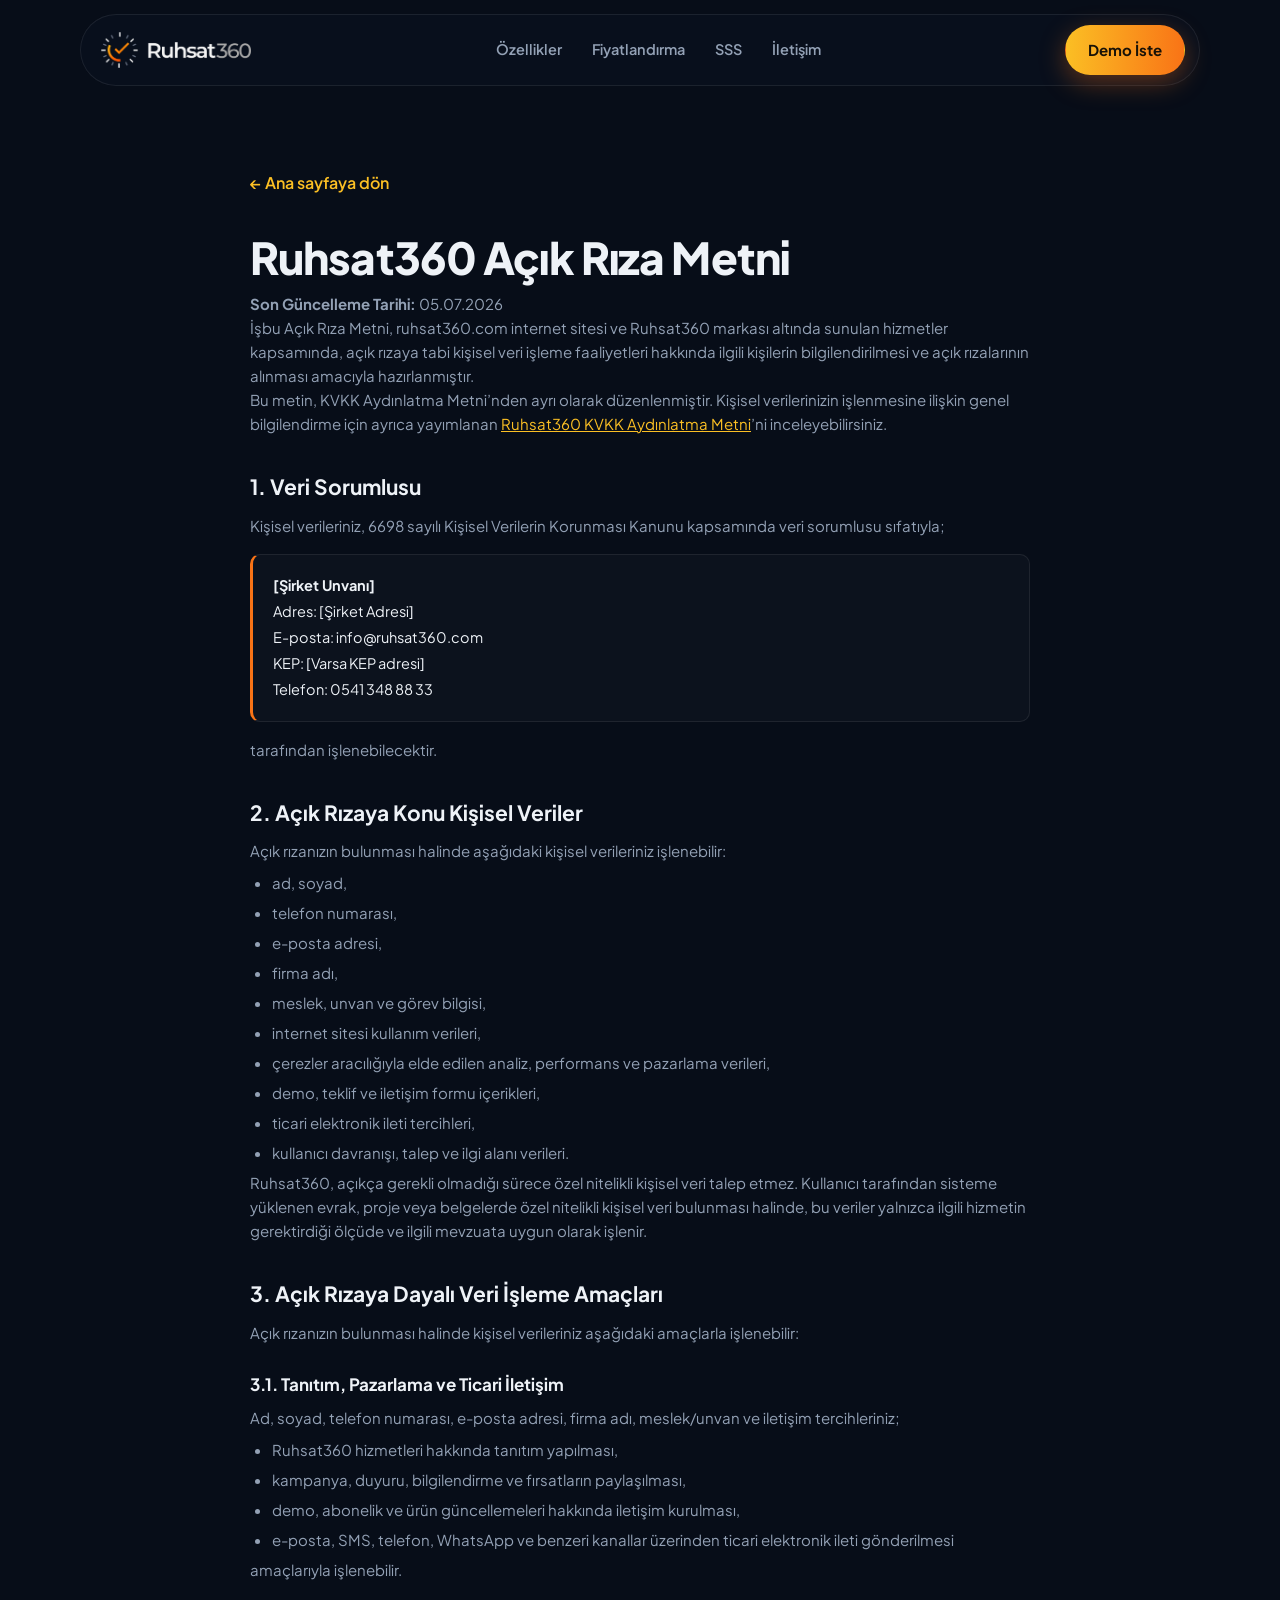
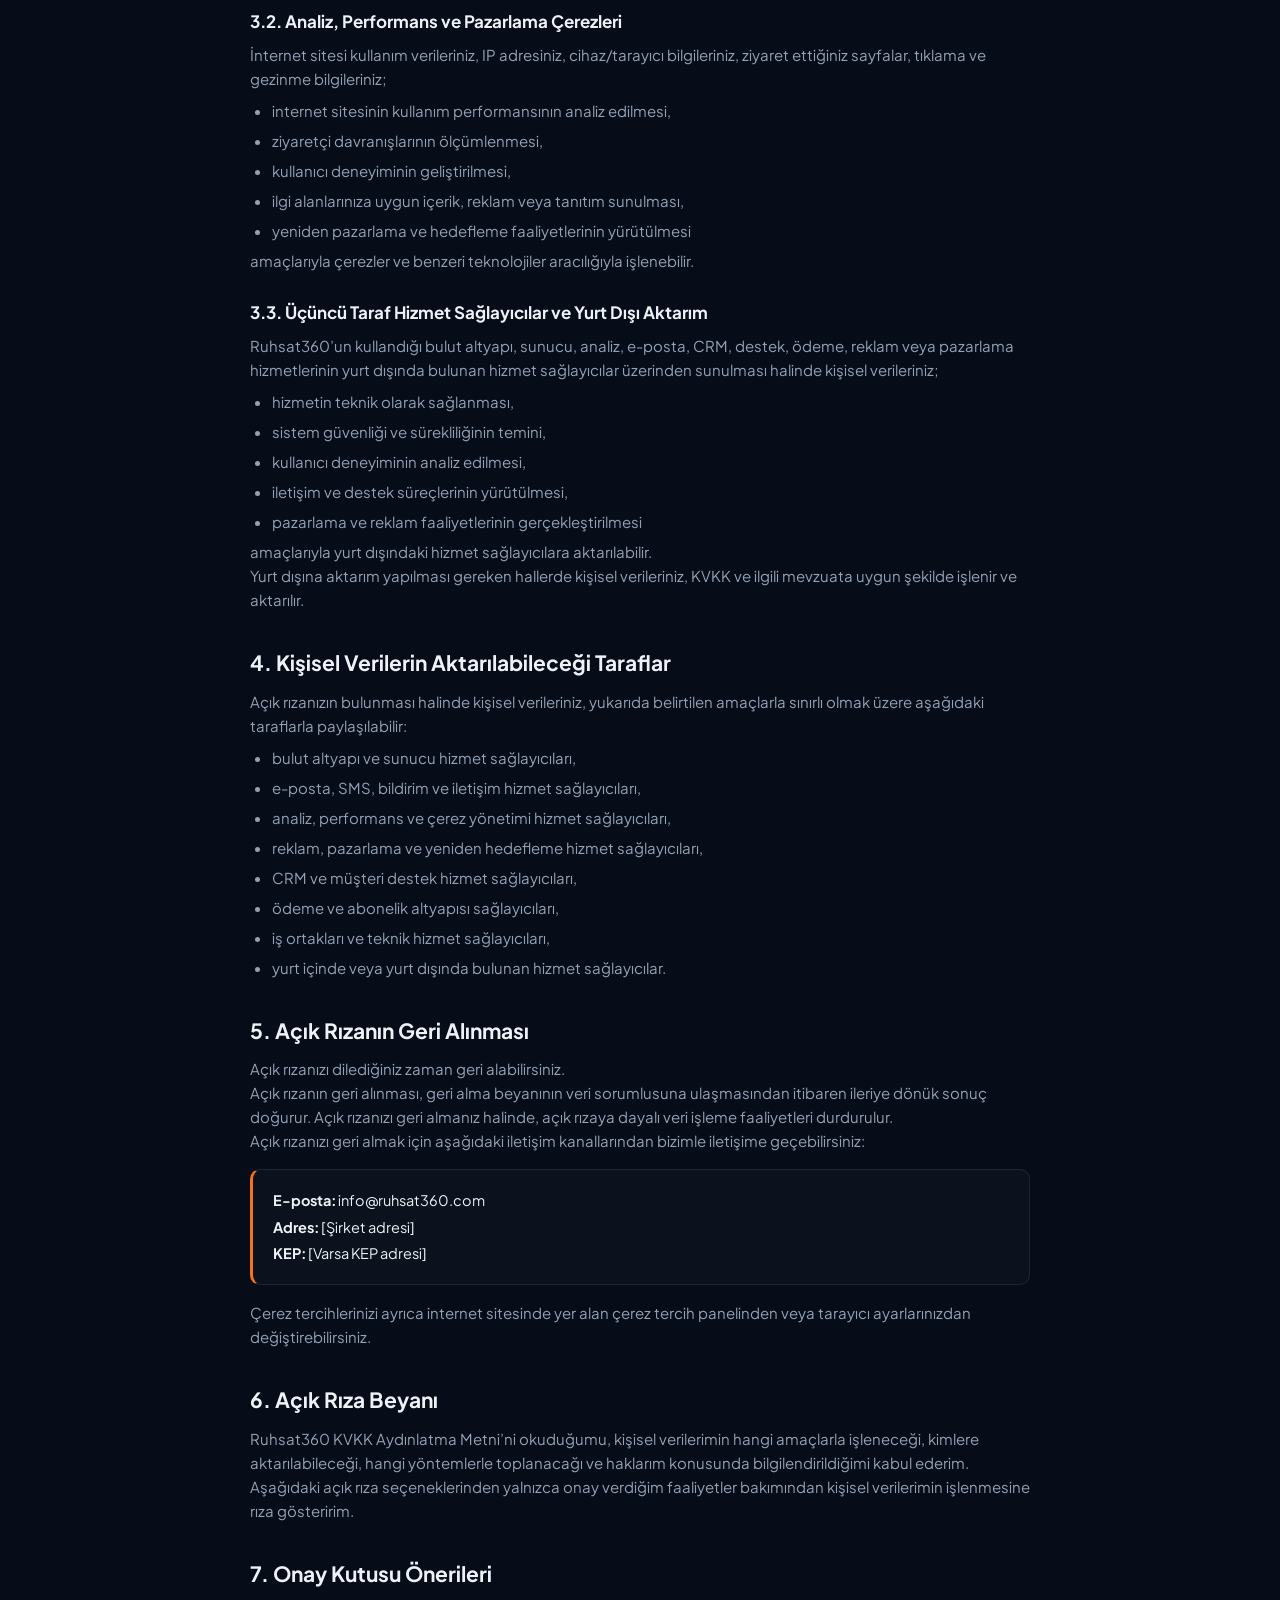
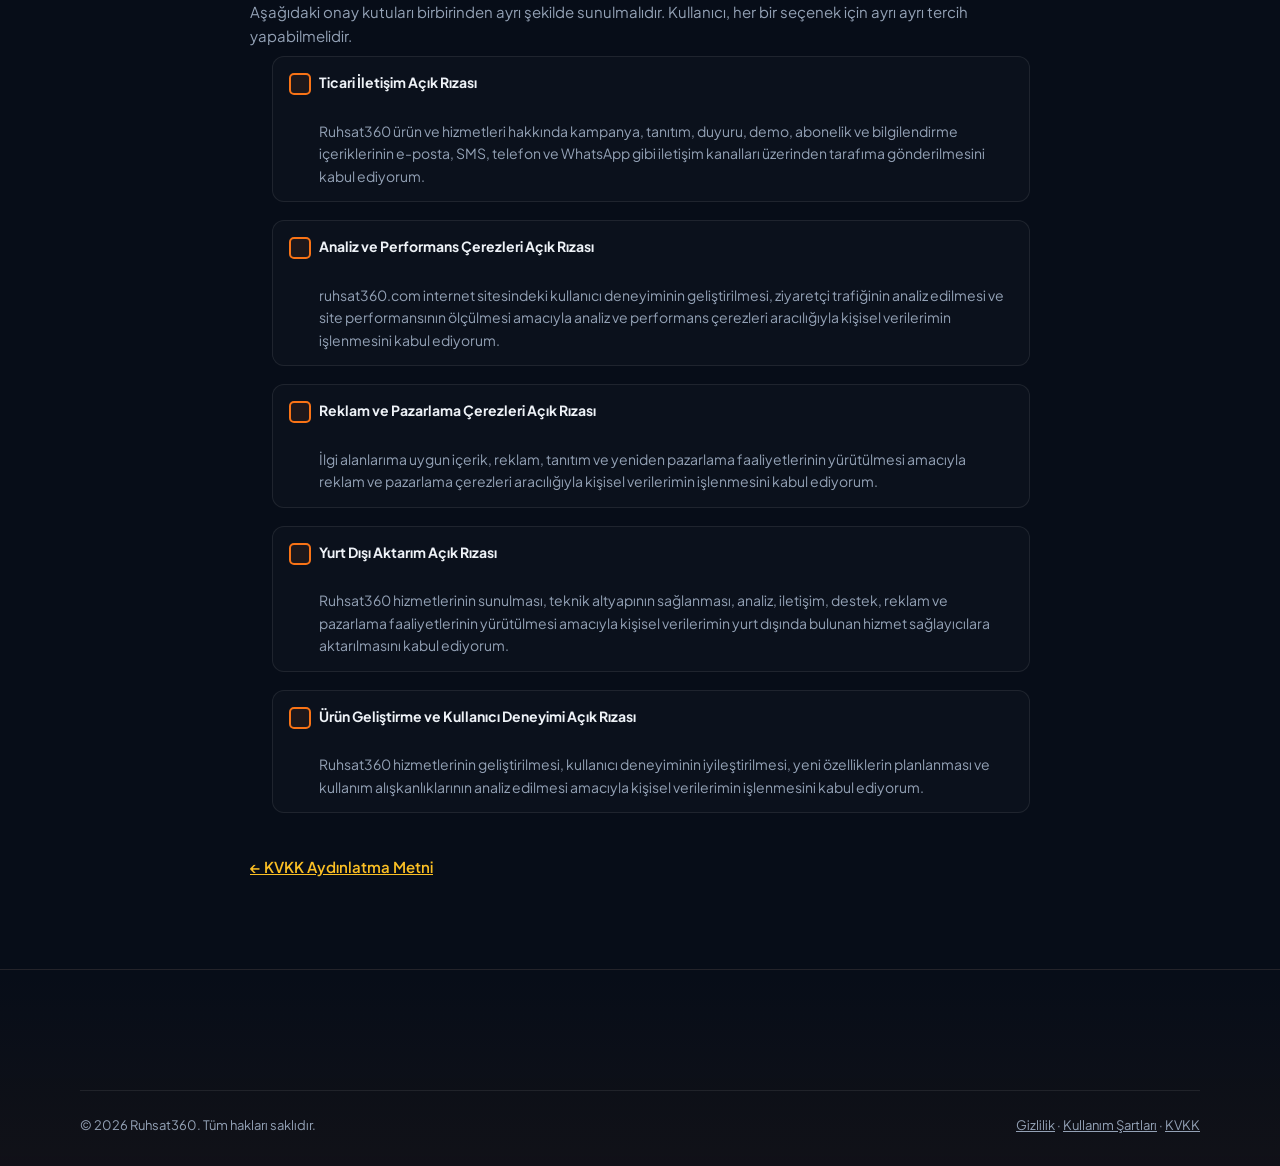
==== acik-riza.html @ 8eff5c6d "Fiyatları güncelle + KVKK Aydınlatma ve Açık Rıza sayfalarını ekle - Fiyatlandırma: yıllık planlar (" ====
<!DOCTYPE html>
<html lang="tr">
<head>
  <meta charset="UTF-8">
  <meta name="viewport" content="width=device-width, initial-scale=1.0">
  <title>Açık Rıza Metni — Ruhsat360</title>
  <meta name="description" content="Ruhsat360 Açık Rıza Metni: açık rızaya tabi kişisel veri işleme faaliyetleri ve onay tercihleri hakkında bilgilendirme.">
  <meta name="robots" content="index,follow">
  <link rel="icon" type="image/png" sizes="64x64" href="assets/favicon-64.png">
  <link rel="apple-touch-icon" href="assets/apple-touch-icon.png">
  <link rel="preconnect" href="https://fonts.googleapis.com">
  <link rel="preconnect" href="https://fonts.gstatic.com" crossorigin>
  <link href="https://fonts.googleapis.com/css2?family=Plus+Jakarta+Sans:wght@400;500;600;700;800&display=swap" rel="stylesheet">
  <link rel="stylesheet" href="css/style.css">
</head>
<body>
  <header class="site-header" id="site-header">
    <div class="nav-pill">
      <a href="index.html" class="nav-logo" aria-label="Ruhsat360 Ana Sayfa">
        <img src="assets/logo-transparent.png" alt="Ruhsat360" width="150" height="50">
      </a>
      <nav class="nav-links" id="nav-links" aria-label="Ana menü">
        <a href="index.html#ozellikler">Özellikler</a>
        <a href="index.html#fiyatlandirma">Fiyatlandırma</a>
        <a href="index.html#sss">SSS</a>
        <a href="index.html#iletisim">İletişim</a>
      </nav>
      <a href="index.html#iletisim" class="btn btn-primary nav-cta">Demo İste</a>
      <button class="nav-toggle" id="nav-toggle" aria-label="Menüyü aç/kapat" aria-expanded="false">
        <span></span><span></span><span></span>
      </button>
    </div>
  </header>

  <main class="legal-page">
    <div class="container narrow">
      <a class="back" href="index.html">← Ana sayfaya dön</a>
      <h1>Ruhsat360 Açık Rıza Metni</h1>
      <p><strong>Son Güncelleme Tarihi:</strong> 05.07.2026</p>

      <p>İşbu Açık Rıza Metni, ruhsat360.com internet sitesi ve Ruhsat360 markası altında sunulan hizmetler kapsamında, açık rızaya tabi kişisel veri işleme faaliyetleri hakkında ilgili kişilerin bilgilendirilmesi ve açık rızalarının alınması amacıyla hazırlanmıştır.</p>
      <p>Bu metin, KVKK Aydınlatma Metni’nden ayrı olarak düzenlenmiştir. Kişisel verilerinizin işlenmesine ilişkin genel bilgilendirme için ayrıca yayımlanan <a href="kvkk.html" style="color:var(--amber)">Ruhsat360 KVKK Aydınlatma Metni</a>’ni inceleyebilirsiniz.</p>

      <h2>1. Veri Sorumlusu</h2>
      <p>Kişisel verileriniz, 6698 sayılı Kişisel Verilerin Korunması Kanunu kapsamında veri sorumlusu sıfatıyla;</p>
      <div class="legal-box">
        <p><strong>[Şirket Unvanı]</strong></p>
        <p>Adres: [Şirket Adresi]</p>
        <p>E-posta: info@ruhsat360.com</p>
        <p>KEP: [Varsa KEP adresi]</p>
        <p>Telefon: 0541 348 88 33</p>
      </div>
      <p>tarafından işlenebilecektir.</p>

      <h2>2. Açık Rızaya Konu Kişisel Veriler</h2>
      <p>Açık rızanızın bulunması halinde aşağıdaki kişisel verileriniz işlenebilir:</p>
      <ul>
        <li>ad, soyad,</li>
        <li>telefon numarası,</li>
        <li>e-posta adresi,</li>
        <li>firma adı,</li>
        <li>meslek, unvan ve görev bilgisi,</li>
        <li>internet sitesi kullanım verileri,</li>
        <li>çerezler aracılığıyla elde edilen analiz, performans ve pazarlama verileri,</li>
        <li>demo, teklif ve iletişim formu içerikleri,</li>
        <li>ticari elektronik ileti tercihleri,</li>
        <li>kullanıcı davranışı, talep ve ilgi alanı verileri.</li>
      </ul>
      <p>Ruhsat360, açıkça gerekli olmadığı sürece özel nitelikli kişisel veri talep etmez. Kullanıcı tarafından sisteme yüklenen evrak, proje veya belgelerde özel nitelikli kişisel veri bulunması halinde, bu veriler yalnızca ilgili hizmetin gerektirdiği ölçüde ve ilgili mevzuata uygun olarak işlenir.</p>

      <h2>3. Açık Rızaya Dayalı Veri İşleme Amaçları</h2>
      <p>Açık rızanızın bulunması halinde kişisel verileriniz aşağıdaki amaçlarla işlenebilir:</p>

      <h3 class="legal-h3">3.1. Tanıtım, Pazarlama ve Ticari İletişim</h3>
      <p>Ad, soyad, telefon numarası, e-posta adresi, firma adı, meslek/unvan ve iletişim tercihleriniz;</p>
      <ul>
        <li>Ruhsat360 hizmetleri hakkında tanıtım yapılması,</li>
        <li>kampanya, duyuru, bilgilendirme ve fırsatların paylaşılması,</li>
        <li>demo, abonelik ve ürün güncellemeleri hakkında iletişim kurulması,</li>
        <li>e-posta, SMS, telefon, WhatsApp ve benzeri kanallar üzerinden ticari elektronik ileti gönderilmesi</li>
      </ul>
      <p>amaçlarıyla işlenebilir.</p>

      <h3 class="legal-h3">3.2. Analiz, Performans ve Pazarlama Çerezleri</h3>
      <p>İnternet sitesi kullanım verileriniz, IP adresiniz, cihaz/tarayıcı bilgileriniz, ziyaret ettiğiniz sayfalar, tıklama ve gezinme bilgileriniz;</p>
      <ul>
        <li>internet sitesinin kullanım performansının analiz edilmesi,</li>
        <li>ziyaretçi davranışlarının ölçümlenmesi,</li>
        <li>kullanıcı deneyiminin geliştirilmesi,</li>
        <li>ilgi alanlarınıza uygun içerik, reklam veya tanıtım sunulması,</li>
        <li>yeniden pazarlama ve hedefleme faaliyetlerinin yürütülmesi</li>
      </ul>
      <p>amaçlarıyla çerezler ve benzeri teknolojiler aracılığıyla işlenebilir.</p>

      <h3 class="legal-h3">3.3. Üçüncü Taraf Hizmet Sağlayıcılar ve Yurt Dışı Aktarım</h3>
      <p>Ruhsat360’un kullandığı bulut altyapı, sunucu, analiz, e-posta, CRM, destek, ödeme, reklam veya pazarlama hizmetlerinin yurt dışında bulunan hizmet sağlayıcılar üzerinden sunulması halinde kişisel verileriniz;</p>
      <ul>
        <li>hizmetin teknik olarak sağlanması,</li>
        <li>sistem güvenliği ve sürekliliğinin temini,</li>
        <li>kullanıcı deneyiminin analiz edilmesi,</li>
        <li>iletişim ve destek süreçlerinin yürütülmesi,</li>
        <li>pazarlama ve reklam faaliyetlerinin gerçekleştirilmesi</li>
      </ul>
      <p>amaçlarıyla yurt dışındaki hizmet sağlayıcılara aktarılabilir.</p>
      <p>Yurt dışına aktarım yapılması gereken hallerde kişisel verileriniz, KVKK ve ilgili mevzuata uygun şekilde işlenir ve aktarılır.</p>

      <h2>4. Kişisel Verilerin Aktarılabileceği Taraflar</h2>
      <p>Açık rızanızın bulunması halinde kişisel verileriniz, yukarıda belirtilen amaçlarla sınırlı olmak üzere aşağıdaki taraflarla paylaşılabilir:</p>
      <ul>
        <li>bulut altyapı ve sunucu hizmet sağlayıcıları,</li>
        <li>e-posta, SMS, bildirim ve iletişim hizmet sağlayıcıları,</li>
        <li>analiz, performans ve çerez yönetimi hizmet sağlayıcıları,</li>
        <li>reklam, pazarlama ve yeniden hedefleme hizmet sağlayıcıları,</li>
        <li>CRM ve müşteri destek hizmet sağlayıcıları,</li>
        <li>ödeme ve abonelik altyapısı sağlayıcıları,</li>
        <li>iş ortakları ve teknik hizmet sağlayıcıları,</li>
        <li>yurt içinde veya yurt dışında bulunan hizmet sağlayıcılar.</li>
      </ul>

      <h2>5. Açık Rızanın Geri Alınması</h2>
      <p>Açık rızanızı dilediğiniz zaman geri alabilirsiniz.</p>
      <p>Açık rızanın geri alınması, geri alma beyanının veri sorumlusuna ulaşmasından itibaren ileriye dönük sonuç doğurur. Açık rızanızı geri almanız halinde, açık rızaya dayalı veri işleme faaliyetleri durdurulur.</p>
      <p>Açık rızanızı geri almak için aşağıdaki iletişim kanallarından bizimle iletişime geçebilirsiniz:</p>
      <div class="legal-box">
        <p><strong>E-posta:</strong> info@ruhsat360.com</p>
        <p><strong>Adres:</strong> [Şirket adresi]</p>
        <p><strong>KEP:</strong> [Varsa KEP adresi]</p>
      </div>
      <p>Çerez tercihlerinizi ayrıca internet sitesinde yer alan çerez tercih panelinden veya tarayıcı ayarlarınızdan değiştirebilirsiniz.</p>

      <h2>6. Açık Rıza Beyanı</h2>
      <p>Ruhsat360 KVKK Aydınlatma Metni’ni okuduğumu, kişisel verilerimin hangi amaçlarla işleneceği, kimlere aktarılabileceği, hangi yöntemlerle toplanacağı ve haklarım konusunda bilgilendirildiğimi kabul ederim.</p>
      <p>Aşağıdaki açık rıza seçeneklerinden yalnızca onay verdiğim faaliyetler bakımından kişisel verilerimin işlenmesine rıza gösteririm.</p>

      <h2>7. Onay Kutusu Önerileri</h2>
      <p>Aşağıdaki onay kutuları birbirinden ayrı şekilde sunulmalıdır. Kullanıcı, her bir seçenek için ayrı ayrı tercih yapabilmelidir.</p>
      <ul class="consent-list">
        <li><strong>Ticari İletişim Açık Rızası</strong><br>Ruhsat360 ürün ve hizmetleri hakkında kampanya, tanıtım, duyuru, demo, abonelik ve bilgilendirme içeriklerinin e-posta, SMS, telefon ve WhatsApp gibi iletişim kanalları üzerinden tarafıma gönderilmesini kabul ediyorum.</li>
        <li><strong>Analiz ve Performans Çerezleri Açık Rızası</strong><br>ruhsat360.com internet sitesindeki kullanıcı deneyiminin geliştirilmesi, ziyaretçi trafiğinin analiz edilmesi ve site performansının ölçülmesi amacıyla analiz ve performans çerezleri aracılığıyla kişisel verilerimin işlenmesini kabul ediyorum.</li>
        <li><strong>Reklam ve Pazarlama Çerezleri Açık Rızası</strong><br>İlgi alanlarıma uygun içerik, reklam, tanıtım ve yeniden pazarlama faaliyetlerinin yürütülmesi amacıyla reklam ve pazarlama çerezleri aracılığıyla kişisel verilerimin işlenmesini kabul ediyorum.</li>
        <li><strong>Yurt Dışı Aktarım Açık Rızası</strong><br>Ruhsat360 hizmetlerinin sunulması, teknik altyapının sağlanması, analiz, iletişim, destek, reklam ve pazarlama faaliyetlerinin yürütülmesi amacıyla kişisel verilerimin yurt dışında bulunan hizmet sağlayıcılara aktarılmasını kabul ediyorum.</li>
        <li><strong>Ürün Geliştirme ve Kullanıcı Deneyimi Açık Rızası</strong><br>Ruhsat360 hizmetlerinin geliştirilmesi, kullanıcı deneyiminin iyileştirilmesi, yeni özelliklerin planlanması ve kullanım alışkanlıklarının analiz edilmesi amacıyla kişisel verilerimin işlenmesini kabul ediyorum.</li>
      </ul>

      <p style="margin-top:36px"><a href="kvkk.html" style="color:var(--amber);font-weight:600">← KVKK Aydınlatma Metni</a></p>
    </div>
  </main>

  <footer class="site-footer">
    <div class="container footer-bottom">
      <span>© 2026 Ruhsat360. Tüm hakları saklıdır.</span>
      <span>
        <a href="gizlilik.html" style="color:var(--muted)">Gizlilik</a> ·
        <a href="kullanim-sartlari.html" style="color:var(--muted)">Kullanım Şartları</a> ·
        <a href="kvkk.html" style="color:var(--muted)">KVKK</a>
      </span>
    </div>
  </footer>

  <script src="js/main.js"></script>
</body>
</html>
---- css/style.css ----
/* ============================================================
   Ruhsat360 — koyu tema + turuncu glow tasarım sistemi
   ============================================================ */

:root {
  --bg: #070d18;
  --bg-2: #0b1526;
  --panel: #0e1a2e;
  --panel-2: #12203a;
  --line: rgba(255, 255, 255, 0.08);
  --text: #eef2f7;
  --muted: #93a1b5;
  --orange: #f97316;
  --amber: #fbbf24;
  --green: #34d399;
  --blue: #60a5fa;
  --grad: linear-gradient(92deg, var(--amber), var(--orange));
  --radius: 18px;
  --shadow: 0 20px 60px rgba(0, 0, 0, 0.45);
  --font: "Plus Jakarta Sans", system-ui, -apple-system, "Segoe UI", sans-serif;
}

* { margin: 0; padding: 0; box-sizing: border-box; }

html { scroll-behavior: smooth; }

body {
  font-family: var(--font);
  background: var(--bg);
  color: var(--text);
  line-height: 1.6;
  overflow-x: hidden;
}

img { max-width: 100%; height: auto; display: block; }

.container { width: min(1120px, 92vw); margin-inline: auto; }
.container.narrow { width: min(780px, 92vw); }

/* ---------- Butonlar ---------- */
.btn {
  display: inline-flex;
  align-items: center;
  justify-content: center;
  gap: 8px;
  padding: 12px 22px;
  border-radius: 999px;
  border: 1px solid transparent;
  font-weight: 700;
  font-size: 15px;
  text-decoration: none;
  cursor: pointer;
  font-family: inherit;
  transition: transform 0.18s ease, box-shadow 0.18s ease, background 0.18s ease, border-color 0.18s ease;
}
.btn-lg { padding: 15px 30px; font-size: 16px; }
.btn-primary {
  background: var(--grad);
  color: #191207;
  box-shadow: 0 8px 26px rgba(249, 115, 22, 0.35);
}
.btn-primary:hover { transform: translateY(-2px); box-shadow: 0 12px 34px rgba(249, 115, 22, 0.5); }
.btn-ghost {
  background: rgba(255, 255, 255, 0.04);
  color: var(--text);
  border-color: var(--line);
}
.btn-ghost:hover { border-color: rgba(249, 115, 22, 0.55); background: rgba(249, 115, 22, 0.08); transform: translateY(-2px); }

.text-gradient {
  background: var(--grad);
  -webkit-background-clip: text;
  background-clip: text;
  color: transparent;
}

/* ---------- Header ---------- */
.site-header {
  position: fixed;
  inset-inline: 0;
  top: 14px;
  z-index: 100;
  display: flex;
  justify-content: center;
  pointer-events: none;
}
.nav-pill {
  pointer-events: auto;
  display: flex;
  align-items: center;
  gap: 18px;
  width: min(1120px, 94vw);
  padding: 10px 14px 10px 20px;
  border-radius: 999px;
  border: 1px solid var(--line);
  background: rgba(10, 17, 31, 0.72);
  backdrop-filter: blur(14px);
  -webkit-backdrop-filter: blur(14px);
  transition: background 0.25s ease, box-shadow 0.25s ease;
}
.site-header.scrolled .nav-pill {
  background: rgba(8, 13, 24, 0.92);
  box-shadow: 0 14px 40px rgba(0, 0, 0, 0.5);
}
.nav-logo img { width: 150px; height: auto; }
.nav-links {
  display: flex;
  gap: 4px;
  margin-inline: auto;
}
.nav-links a {
  color: var(--muted);
  text-decoration: none;
  font-size: 14.5px;
  font-weight: 600;
  padding: 8px 13px;
  border-radius: 999px;
  transition: color 0.15s ease, background 0.15s ease;
}
.nav-links a:hover { color: var(--text); background: rgba(255, 255, 255, 0.06); }
.nav-cta { white-space: nowrap; }
.nav-toggle {
  display: none;
  flex-direction: column;
  gap: 5px;
  background: none;
  border: 0;
  padding: 10px;
  cursor: pointer;
}
.nav-toggle span { width: 22px; height: 2px; background: var(--text); border-radius: 2px; transition: transform 0.2s ease, opacity 0.2s ease; }

/* ---------- Hero ---------- */
.hero {
  position: relative;
  padding: 170px 0 90px;
  text-align: center;
  overflow: hidden;
}
.hero-glow {
  position: absolute;
  top: -240px;
  left: 50%;
  transform: translateX(-50%);
  width: 1100px;
  height: 620px;
  background: radial-gradient(ellipse at center, rgba(249, 115, 22, 0.22), rgba(251, 191, 36, 0.07) 45%, transparent 70%);
  filter: blur(10px);
  pointer-events: none;
}
.hero-arc {
  position: absolute;
  top: 430px;
  left: 50%;
  transform: translateX(-50%);
  width: 1400px;
  height: 1400px;
  border-radius: 50%;
  border-top: 2px solid rgba(251, 191, 36, 0.7);
  box-shadow: 0 -40px 120px rgba(249, 115, 22, 0.35), inset 0 60px 120px rgba(249, 115, 22, 0.12);
  background: radial-gradient(ellipse at 50% 0%, rgba(249, 115, 22, 0.10), transparent 42%);
  pointer-events: none;
}
.hero-inner { position: relative; z-index: 2; }

.badge {
  display: inline-flex;
  align-items: center;
  gap: 10px;
  padding: 7px 16px 7px 7px;
  border-radius: 999px;
  border: 1px solid var(--line);
  background: rgba(255, 255, 255, 0.04);
  color: var(--muted);
  font-size: 13.5px;
  font-weight: 600;
}
.badge-dot {
  background: var(--grad);
  color: #191207;
  font-weight: 800;
  padding: 3px 11px;
  border-radius: 999px;
  font-size: 12px;
}

.hero h1 {
  margin-top: 26px;
  font-size: clamp(38px, 6.4vw, 68px);
  font-weight: 800;
  line-height: 1.08;
  letter-spacing: -0.02em;
}
.hero-sub {
  margin: 22px auto 0;
  max-width: 640px;
  color: var(--muted);
  font-size: clamp(15px, 2vw, 18px);
}
.hero-actions {
  margin-top: 34px;
  display: flex;
  gap: 14px;
  justify-content: center;
  flex-wrap: wrap;
}
.hero-note { margin-top: 22px; color: var(--muted); font-size: 13px; opacity: 0.85; }

/* ---------- Dashboard mockup ---------- */
.dash {
  margin: 70px auto 0;
  width: min(960px, 100%);
  border-radius: 22px;
  border: 1px solid rgba(255, 255, 255, 0.1);
  background: linear-gradient(180deg, var(--panel), var(--bg-2));
  box-shadow: var(--shadow), 0 -18px 80px rgba(249, 115, 22, 0.12);
  text-align: left;
  overflow: hidden;
}
.dash-topbar {
  display: flex;
  align-items: center;
  gap: 20px;
  padding: 14px 20px;
  border-bottom: 1px solid var(--line);
  background: rgba(255, 255, 255, 0.02);
}
.dash-topbar img { width: 96px; }
.dash-tabs { display: flex; gap: 4px; margin-inline: auto; flex-wrap: wrap; }
.dash-tabs span {
  font-size: 12.5px;
  font-weight: 600;
  color: var(--muted);
  padding: 6px 12px;
  border-radius: 999px;
}
.dash-tabs span.active { background: rgba(249, 115, 22, 0.16); color: var(--amber); }
.dash-avatar {
  width: 34px; height: 34px;
  display: grid; place-items: center;
  border-radius: 50%;
  background: var(--grad);
  color: #191207;
  font-size: 12.5px;
  font-weight: 800;
}
.dash-body { padding: 20px; }
.dash-stats {
  display: grid;
  grid-template-columns: repeat(4, 1fr);
  gap: 12px;
}
.dash-stat {
  background: rgba(255, 255, 255, 0.03);
  border: 1px solid var(--line);
  border-radius: 14px;
  padding: 14px 16px;
}
.dash-stat small { color: var(--muted); font-size: 11.5px; font-weight: 600; }
.dash-stat strong { display: block; font-size: 26px; font-weight: 800; margin: 2px 0; }
.dash-stat .up { color: var(--green); font-size: 11.5px; font-weight: 700; }
.dash-stat .warn { color: var(--amber); font-size: 11.5px; font-weight: 700; }

.dash-cols {
  margin-top: 12px;
  display: grid;
  grid-template-columns: 1.5fr 1fr;
  gap: 12px;
}
.dash-card {
  background: rgba(255, 255, 255, 0.03);
  border: 1px solid var(--line);
  border-radius: 14px;
  padding: 16px;
}
.dash-card h4 { font-size: 13px; color: var(--muted); font-weight: 700; margin-bottom: 12px; }
.dash-row {
  display: grid;
  grid-template-columns: 10px 1fr 90px;
  align-items: center;
  gap: 12px;
  padding: 8px 0;
  border-bottom: 1px solid rgba(255, 255, 255, 0.04);
}
.dash-row:last-child { border-bottom: 0; }
.dash-row b { font-size: 13.5px; display: block; }
.dash-row small { color: var(--muted); font-size: 11.5px; }
.dot { width: 8px; height: 8px; border-radius: 50%; }
.dot-orange { background: var(--orange); box-shadow: 0 0 10px rgba(249, 115, 22, 0.8); }
.dot-green { background: var(--green); box-shadow: 0 0 10px rgba(52, 211, 153, 0.7); }
.dot-blue { background: var(--blue); box-shadow: 0 0 10px rgba(96, 165, 250, 0.7); }
.bar {
  height: 6px;
  background: rgba(255, 255, 255, 0.07);
  border-radius: 999px;
  overflow: hidden;
}
.bar i {
  display: block;
  height: 100%;
  width: var(--w, 50%);
  background: var(--grad);
  border-radius: 999px;
  transform-origin: left;
  animation: grow 1.2s 0.4s cubic-bezier(0.22, 1, 0.36, 1) backwards;
}
@keyframes grow { from { transform: scaleX(0); } }
.dash-feed { list-style: none; }
.dash-feed li {
  display: flex;
  gap: 10px;
  align-items: center;
  font-size: 12.5px;
  color: var(--muted);
  padding: 9px 0;
  border-bottom: 1px solid rgba(255, 255, 255, 0.04);
}
.dash-feed li:last-child { border-bottom: 0; }
.dash-feed b { color: var(--text); }
.dash-feed i { font-style: normal; }

/* ---------- MacBook Pro mockup + galeri ---------- */
.macbook {
  margin: 70px auto 0;
  width: min(940px, 100%);
  position: relative;
  z-index: 2;
  filter: drop-shadow(0 40px 80px rgba(0, 0, 0, 0.55));
}
.mb-lid {
  position: relative;
  border-radius: 22px;
  padding: 12px;
  background: linear-gradient(180deg, #3a3f47, #23262c);
  box-shadow: inset 0 0 0 1px rgba(255, 255, 255, 0.08), 0 -18px 70px rgba(249, 115, 22, 0.14);
}
.mb-screen {
  position: relative;
  border-radius: 12px;
  overflow: hidden;
  background: #000;
  aspect-ratio: 16 / 10;
}
.mb-notch {
  position: absolute;
  top: 0;
  left: 50%;
  transform: translateX(-50%);
  width: 26%;
  max-width: 190px;
  height: 20px;
  background: #0b0d10;
  border-radius: 0 0 10px 10px;
  z-index: 3;
}
.mb-viewport { position: absolute; inset: 0; overflow: hidden; }
.mb-track {
  display: flex;
  width: 400%;
  height: 100%;
  transition: transform 0.75s cubic-bezier(0.65, 0, 0.35, 1);
}
.mb-slide {
  width: 25%;
  height: 100%;
  flex: 0 0 25%;
}
.mb-slide img {
  width: 100%;
  height: 100%;
  object-fit: contain;
  background: #0a0d14;
}
/* Alt gövde (taban) */
.mb-base {
  position: relative;
  height: 22px;
  margin: 0 auto;
  width: 116%;
  left: -8%;
  border-radius: 3px 3px 12px 12px;
  background: linear-gradient(180deg, #babdc4 0%, #6d7178 55%, #4a4d53 100%);
  box-shadow: inset 0 2px 3px rgba(255, 255, 255, 0.4), 0 14px 24px rgba(0, 0, 0, 0.5);
}
.mb-notch-b {
  position: absolute;
  top: 0;
  left: 50%;
  transform: translateX(-50%);
  width: 14%;
  height: 8px;
  background: linear-gradient(180deg, #34373d, #4a4d53);
  border-radius: 0 0 8px 8px;
}
.mb-dots {
  display: flex;
  justify-content: center;
  gap: 10px;
  margin-top: 26px;
  position: relative;
  z-index: 2;
}
.mb-dot {
  width: 9px;
  height: 9px;
  padding: 0;
  border: 0;
  border-radius: 50%;
  background: rgba(255, 255, 255, 0.22);
  cursor: pointer;
  transition: background 0.25s ease, transform 0.25s ease, width 0.25s ease;
}
.mb-dot:hover { background: rgba(255, 255, 255, 0.4); }
.mb-dot.active {
  width: 26px;
  border-radius: 999px;
  background: var(--grad);
}

/* ---------- Marquee ---------- */
.marquee {
  border-block: 1px solid var(--line);
  background: rgba(255, 255, 255, 0.015);
  overflow: hidden;
  padding: 18px 0;
  -webkit-mask-image: linear-gradient(90deg, transparent, #000 12%, #000 88%, transparent);
  mask-image: linear-gradient(90deg, transparent, #000 12%, #000 88%, transparent);
}
.marquee-track {
  display: flex;
  gap: 48px;
  width: max-content;
  animation: scroll 30s linear infinite;
}
.marquee-track span {
  color: var(--muted);
  font-weight: 700;
  font-size: 15px;
  white-space: nowrap;
}
@keyframes scroll { to { transform: translateX(-50%); } }

/* ---------- Bölümler ---------- */
.section { padding: 110px 0; position: relative; }
.section-title {
  text-align: center;
  font-size: clamp(30px, 4.6vw, 46px);
  font-weight: 800;
  line-height: 1.15;
  letter-spacing: -0.02em;
}
.section-sub {
  text-align: center;
  color: var(--muted);
  max-width: 560px;
  margin: 18px auto 0;
}

.grid { display: grid; gap: 18px; margin-top: 56px; }
.features-grid { grid-template-columns: repeat(3, 1fr); }

.card {
  background: linear-gradient(180deg, rgba(255, 255, 255, 0.035), rgba(255, 255, 255, 0.015));
  border: 1px solid var(--line);
  border-radius: var(--radius);
  padding: 28px;
  transition: transform 0.25s ease, border-color 0.25s ease, box-shadow 0.25s ease;
}
.card:hover {
  transform: translateY(-6px);
  border-color: rgba(249, 115, 22, 0.4);
  box-shadow: 0 18px 50px rgba(0, 0, 0, 0.35), 0 0 0 1px rgba(249, 115, 22, 0.15);
}
.card-icon {
  width: 52px; height: 52px;
  display: grid; place-items: center;
  font-size: 24px;
  border-radius: 14px;
  background: rgba(249, 115, 22, 0.12);
  border: 1px solid rgba(249, 115, 22, 0.25);
  margin-bottom: 18px;
}
.card h3 { font-size: 19px; margin-bottom: 10px; }
.card p { color: var(--muted); font-size: 14.5px; }

/* ---------- Split bölüm ---------- */
.section-split { background: linear-gradient(180deg, transparent, rgba(249, 115, 22, 0.035), transparent); }
.split {
  display: grid;
  grid-template-columns: 1.1fr 1fr;
  gap: 60px;
  align-items: center;
}
.split-text h2 { font-size: clamp(28px, 3.8vw, 40px); font-weight: 800; line-height: 1.15; letter-spacing: -0.02em; }
.split-text > p { color: var(--muted); margin-top: 16px; }
.checklist { list-style: none; margin: 26px 0 30px; display: grid; gap: 12px; }
.checklist li {
  position: relative;
  padding-left: 34px;
  font-weight: 600;
  font-size: 15px;
}
.checklist li::before {
  content: "✓";
  position: absolute;
  left: 0; top: 1px;
  width: 22px; height: 22px;
  display: grid; place-items: center;
  border-radius: 7px;
  background: var(--grad);
  color: #191207;
  font-size: 13px;
  font-weight: 800;
}
.split-visual {
  position: relative;
  display: grid;
  place-items: center;
  min-height: 360px;
}
.ring-glow {
  position: absolute;
  width: 340px; height: 340px;
  border-radius: 50%;
  border: 2px solid rgba(251, 191, 36, 0.5);
  box-shadow: 0 0 80px rgba(249, 115, 22, 0.35), inset 0 0 60px rgba(249, 115, 22, 0.15);
  animation: pulse 4s ease-in-out infinite;
}
@keyframes pulse {
  0%, 100% { transform: scale(1); opacity: 0.8; }
  50% { transform: scale(1.05); opacity: 1; }
}
.split-icon { width: 180px; border-radius: 40px; box-shadow: var(--shadow); }

/* ---------- Adımlar ---------- */
.steps-grid { grid-template-columns: repeat(3, 1fr); }
.step {
  padding: 30px;
  border-radius: var(--radius);
  border: 1px solid var(--line);
  background: rgba(255, 255, 255, 0.02);
}
.step-no {
  font-size: 44px;
  font-weight: 800;
  background: var(--grad);
  -webkit-background-clip: text;
  background-clip: text;
  color: transparent;
  opacity: 0.9;
}
.step h3 { margin: 12px 0 8px; font-size: 19px; }
.step p { color: var(--muted); font-size: 14.5px; }

/* ---------- Fiyatlandırma ---------- */
.pricing-grid { grid-template-columns: repeat(3, 1fr); align-items: stretch; }
.price-card {
  position: relative;
  display: flex;
  flex-direction: column;
  padding: 34px 30px;
  border-radius: 22px;
  border: 1px solid var(--line);
  background: linear-gradient(180deg, rgba(255, 255, 255, 0.035), rgba(255, 255, 255, 0.012));
  transition: transform 0.25s ease, border-color 0.25s ease;
}
.price-card:hover { transform: translateY(-6px); border-color: rgba(249, 115, 22, 0.4); }
.price-card h3 { font-size: 18px; color: var(--muted); font-weight: 700; }
.price { margin: 14px 0 14px; display: flex; align-items: baseline; gap: 6px; }
.price .amount { font-size: 42px; font-weight: 800; letter-spacing: -0.02em; }
.price .per { color: var(--muted); font-weight: 600; }
.price-audience { font-size: 14px; font-weight: 700; color: var(--amber); margin-bottom: 6px; }
.price-desc { font-size: 14px; color: var(--muted); margin-bottom: 20px; line-height: 1.5; }
.price-card ul { list-style: none; display: grid; gap: 11px; margin-bottom: 28px; }
.price-card li {
  position: relative;
  padding-left: 26px;
  color: var(--muted);
  font-size: 14.5px;
  font-weight: 500;
}
.price-card li::before {
  content: "✓";
  position: absolute;
  left: 0;
  color: var(--orange);
  font-weight: 800;
}
.price-card .btn { margin-top: auto; }
.price-card.popular {
  border-color: rgba(249, 115, 22, 0.55);
  background: linear-gradient(180deg, rgba(249, 115, 22, 0.10), rgba(255, 255, 255, 0.02));
  box-shadow: 0 24px 70px rgba(249, 115, 22, 0.16);
  transform: scale(1.03);
}
.price-card.popular:hover { transform: scale(1.03) translateY(-6px); }
.pop-badge {
  position: absolute;
  top: -14px;
  left: 50%;
  transform: translateX(-50%);
  background: var(--grad);
  color: #191207;
  font-size: 12px;
  font-weight: 800;
  padding: 5px 16px;
  border-radius: 999px;
  white-space: nowrap;
}
.pricing-note { text-align: center; color: var(--muted); font-size: 13.5px; margin-top: 30px; }

/* ---------- Danışmanlık ---------- */
.consult-grid { grid-template-columns: repeat(3, 1fr); }
.card.consult { display: flex; flex-direction: column; }
.consult-meta {
  display: flex;
  justify-content: space-between;
  align-items: center;
  margin: 18px 0;
  padding: 12px 16px;
  border-radius: 12px;
  background: rgba(249, 115, 22, 0.08);
  border: 1px solid rgba(249, 115, 22, 0.2);
}
.consult-meta span { color: var(--muted); font-size: 13px; font-weight: 600; }
.consult-meta b { font-size: 18px; font-weight: 800; color: var(--amber); }
.card.consult .btn { margin-top: auto; }

/* ---------- SSS ---------- */
.faq { margin-top: 46px; display: grid; gap: 12px; }
.faq details {
  border: 1px solid var(--line);
  border-radius: 16px;
  background: rgba(255, 255, 255, 0.025);
  overflow: hidden;
  transition: border-color 0.2s ease;
}
.faq details[open] { border-color: rgba(249, 115, 22, 0.45); }
.faq summary {
  cursor: pointer;
  list-style: none;
  padding: 20px 54px 20px 24px;
  font-weight: 700;
  font-size: 15.5px;
  position: relative;
}
.faq summary::-webkit-details-marker { display: none; }
.faq summary::after {
  content: "+";
  position: absolute;
  right: 22px;
  top: 50%;
  transform: translateY(-50%);
  font-size: 22px;
  color: var(--orange);
  transition: transform 0.2s ease;
}
.faq details[open] summary::after { transform: translateY(-50%) rotate(45deg); }
.faq details p { padding: 0 24px 20px; color: var(--muted); font-size: 14.5px; }

/* ---------- İletişim ---------- */
.contact-wrap {
  display: grid;
  grid-template-columns: 1fr 1.2fr;
  gap: 50px;
  padding: 50px;
  border-radius: 26px;
  border: 1px solid var(--line);
  background:
    radial-gradient(ellipse at 0% 0%, rgba(249, 115, 22, 0.12), transparent 55%),
    linear-gradient(180deg, var(--panel), var(--bg-2));
  box-shadow: var(--shadow);
}
.contact-info h2 { font-size: clamp(28px, 3.6vw, 38px); font-weight: 800; letter-spacing: -0.02em; }
.contact-info > p { color: var(--muted); margin-top: 14px; }
.contact-list { list-style: none; margin-top: 28px; display: grid; gap: 16px; }
.contact-list li { display: flex; align-items: center; gap: 12px; font-weight: 600; }
.contact-list a { color: var(--text); text-decoration: none; }
.contact-list a:hover { color: var(--amber); }

.contact-form { display: grid; gap: 14px; }
.form-row { display: grid; grid-template-columns: 1fr 1fr; gap: 14px; }
.contact-form input,
.contact-form textarea {
  width: 100%;
  padding: 14px 16px;
  border-radius: 12px;
  border: 1px solid var(--line);
  background: rgba(255, 255, 255, 0.04);
  color: var(--text);
  font-family: inherit;
  font-size: 14.5px;
  transition: border-color 0.15s ease;
  resize: vertical;
}
.contact-form input:focus,
.contact-form textarea:focus {
  outline: none;
  border-color: rgba(249, 115, 22, 0.6);
}
.contact-form input::placeholder,
.contact-form textarea::placeholder { color: var(--muted); }
.form-note { color: var(--muted); font-size: 12px; }

/* ---------- Footer ---------- */
.site-footer {
  border-top: 1px solid var(--line);
  background: linear-gradient(180deg, transparent, rgba(249, 115, 22, 0.04));
  padding: 70px 0 30px;
}
.footer-grid {
  display: grid;
  grid-template-columns: 1.6fr 1fr 1fr 1fr;
  gap: 40px;
}
.footer-brand img { width: 170px; }
.footer-brand p { color: var(--muted); font-size: 14px; margin-top: 16px; max-width: 280px; }
.footer-col h4 { font-size: 14px; margin-bottom: 16px; color: var(--text); }
.footer-col a {
  display: block;
  color: var(--muted);
  text-decoration: none;
  font-size: 14px;
  padding: 5px 0;
}
.footer-col a:hover { color: var(--amber); }
.footer-bottom {
  margin-top: 50px;
  padding-top: 24px;
  border-top: 1px solid var(--line);
  color: var(--muted);
  font-size: 13px;
  display: flex;
  justify-content: space-between;
  flex-wrap: wrap;
  gap: 10px;
}

/* ---------- Yasal sayfalar ---------- */
.legal-page { padding: 170px 0 90px; }
.legal-page h1 { font-size: clamp(30px, 4.5vw, 44px); font-weight: 800; letter-spacing: -0.02em; }
.legal-page h2 { font-size: 21px; margin: 34px 0 10px; }
.legal-page p, .legal-page li { color: var(--muted); font-size: 15px; }
.legal-page ul { padding-left: 22px; margin-top: 8px; }
.legal-page li { margin-bottom: 6px; }
.legal-page .back { display: inline-block; margin-bottom: 26px; color: var(--amber); text-decoration: none; font-weight: 600; }
.legal-h3 { font-size: 17px; margin: 26px 0 8px; color: var(--text); }
.legal-box {
  border: 1px solid var(--line);
  border-left: 3px solid var(--orange);
  background: rgba(255, 255, 255, 0.025);
  border-radius: 10px;
  padding: 16px 20px;
  margin: 16px 0;
}
.legal-box p { margin: 3px 0; color: var(--text); font-size: 14.5px; }
.consent-list { list-style: none; padding-left: 0; margin-top: 16px; display: grid; gap: 12px; }
.consent-list li {
  position: relative;
  padding: 14px 16px 14px 46px;
  border: 1px solid var(--line);
  border-radius: 12px;
  background: rgba(255, 255, 255, 0.02);
  color: var(--muted);
  font-size: 14px;
}
.consent-list li strong { color: var(--text); display: block; margin-bottom: 4px; }
.consent-list li::before {
  content: "";
  position: absolute;
  left: 16px;
  top: 16px;
  width: 18px;
  height: 18px;
  border-radius: 5px;
  border: 2px solid var(--orange);
  background: rgba(249, 115, 22, 0.08);
}

/* ---------- Reveal animasyonları ---------- */
.reveal, .reveal-up {
  opacity: 0;
  transform: translateY(26px);
  transition: opacity 0.7s cubic-bezier(0.22, 1, 0.36, 1), transform 0.7s cubic-bezier(0.22, 1, 0.36, 1);
}
.reveal-up { transform: translateY(60px); }
.reveal.visible, .reveal-up.visible { opacity: 1; transform: none; }
.delay-1 { transition-delay: 0.1s; }
.delay-2 { transition-delay: 0.2s; }
.delay-3 { transition-delay: 0.3s; }
.delay-4 { transition-delay: 0.4s; }

@media (prefers-reduced-motion: reduce) {
  html { scroll-behavior: auto; }
  .reveal, .reveal-up { opacity: 1; transform: none; transition: none; }
  .marquee-track, .ring-glow, .bar i { animation: none; }
}

/* ---------- Responsive ---------- */
@media (max-width: 980px) {
  .features-grid, .steps-grid, .pricing-grid, .consult-grid { grid-template-columns: 1fr 1fr; }
  .split { grid-template-columns: 1fr; gap: 40px; }
  .split-visual { min-height: 300px; }
  .contact-wrap { grid-template-columns: 1fr; padding: 36px 28px; }
  .footer-grid { grid-template-columns: 1fr 1fr; }
  .dash-stats { grid-template-columns: 1fr 1fr; }
  .dash-cols { grid-template-columns: 1fr; }
  .price-card.popular { transform: none; }
  .price-card.popular:hover { transform: translateY(-6px); }
}

@media (max-width: 700px) {
  .features-grid, .steps-grid, .pricing-grid, .consult-grid { grid-template-columns: 1fr; }
  .section { padding: 76px 0; }
  .hero { padding-top: 130px; }
  .form-row { grid-template-columns: 1fr; }

  .nav-links {
    position: absolute;
    top: calc(100% + 10px);
    left: 0;
    right: 0;
    flex-direction: column;
    padding: 16px;
    border-radius: 20px;
    border: 1px solid var(--line);
    background: rgba(8, 13, 24, 0.97);
    backdrop-filter: blur(14px);
    display: none;
  }
  .nav-links.open { display: flex; }
  .nav-cta { display: none; }
  .nav-toggle { display: flex; margin-left: auto; }
  .nav-pill { position: relative; }
  .dash-tabs { display: none; }
}
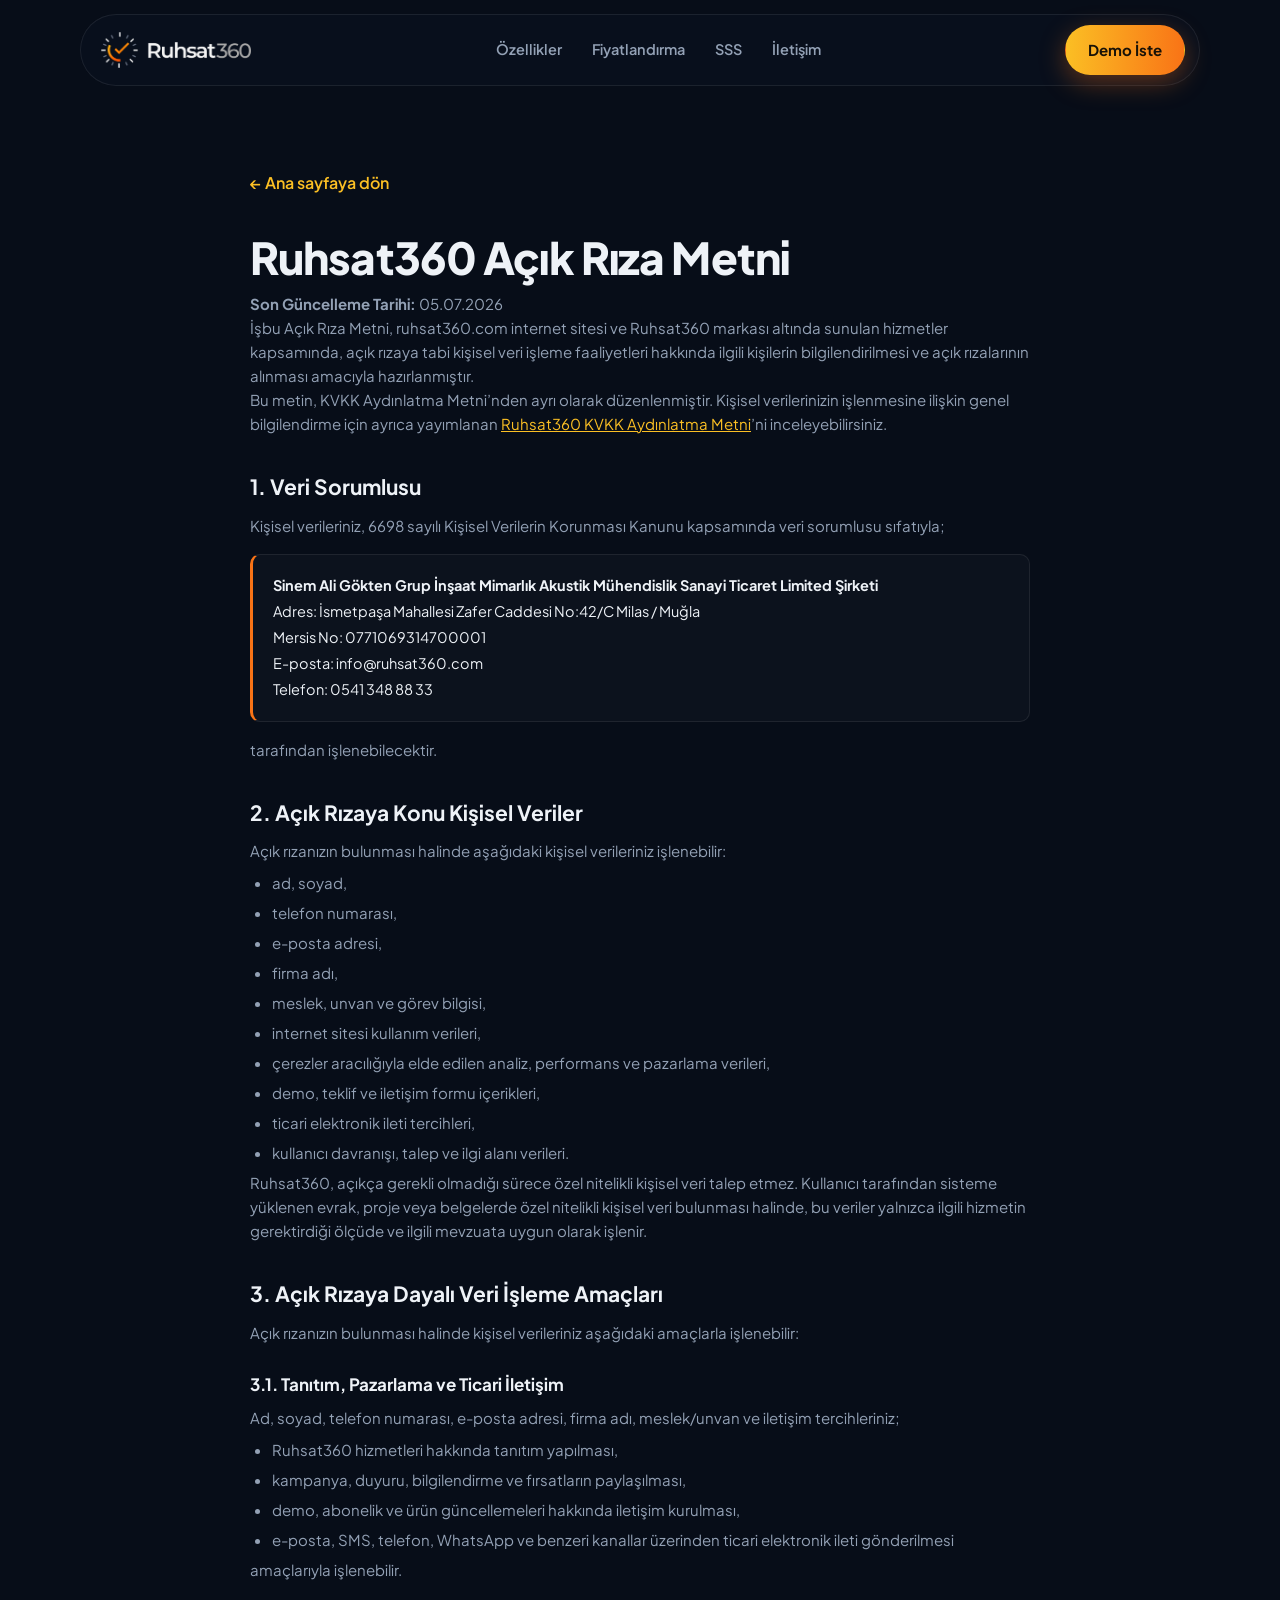
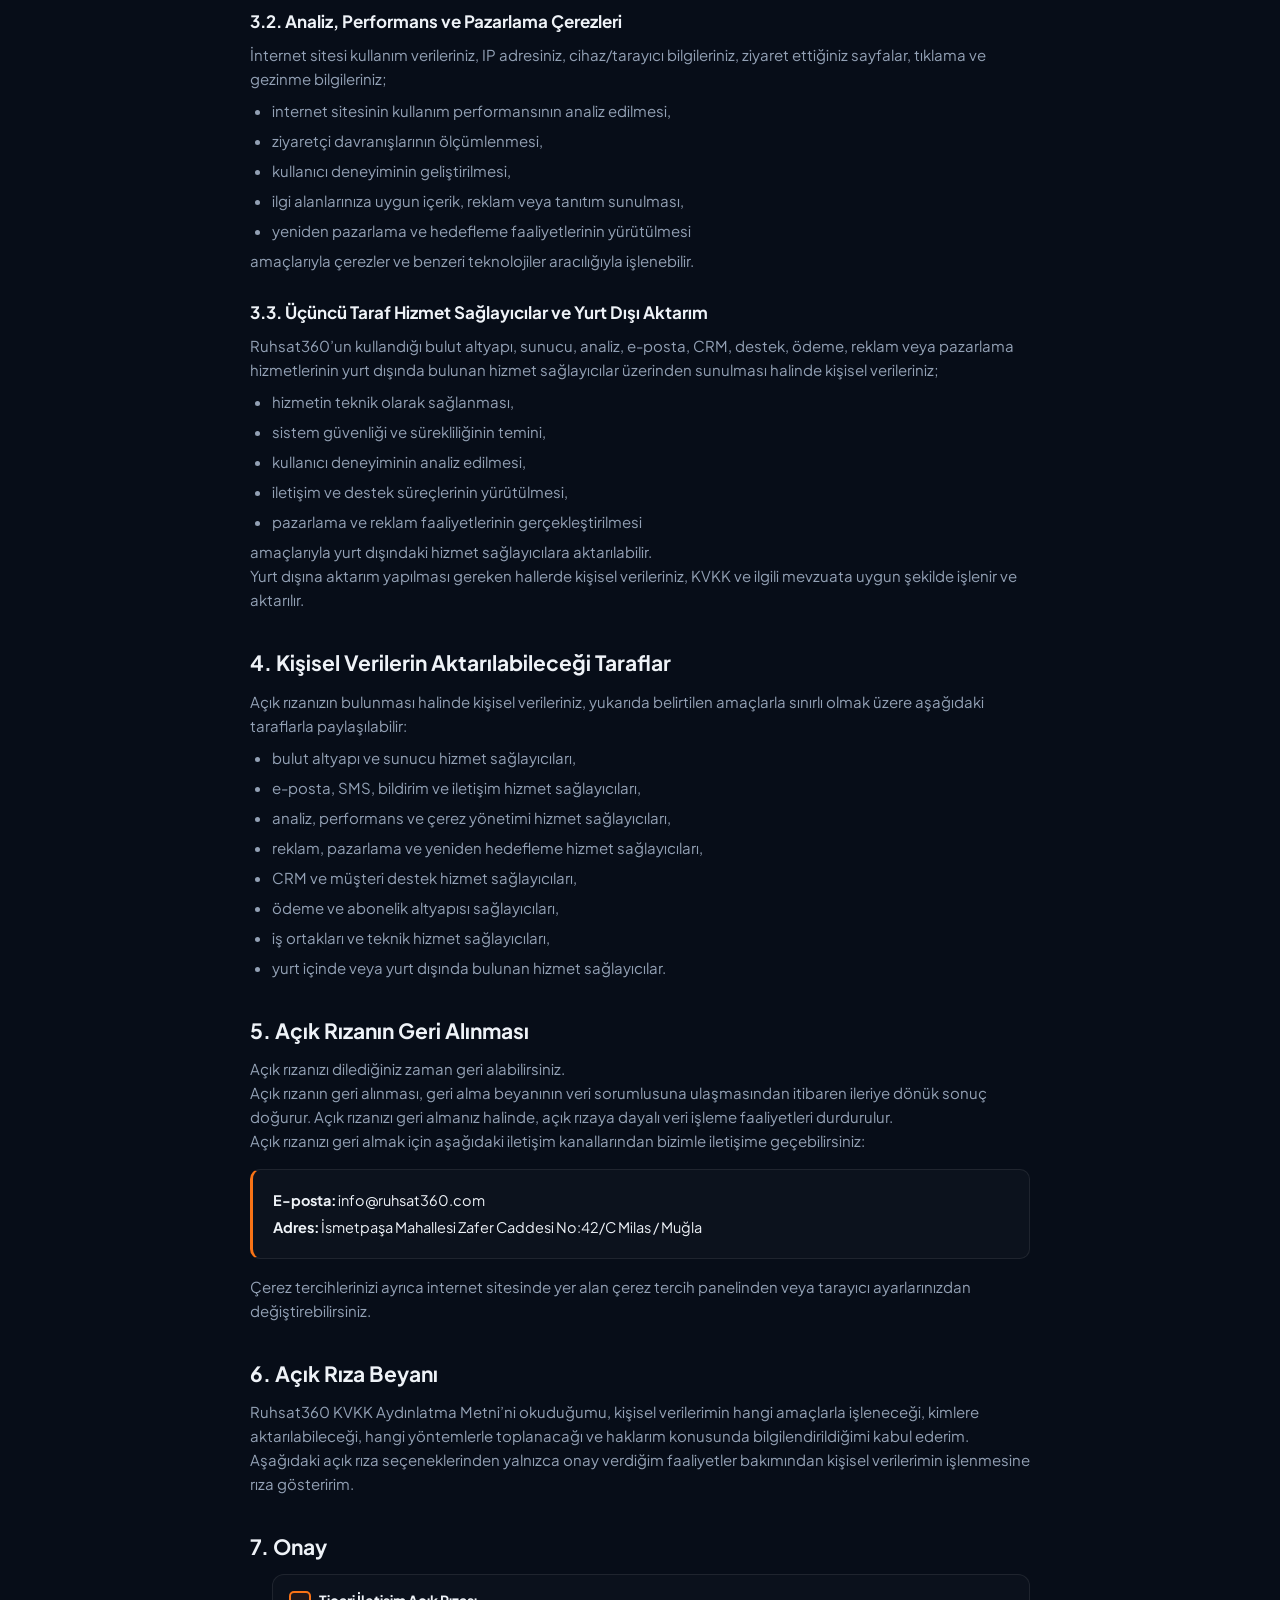
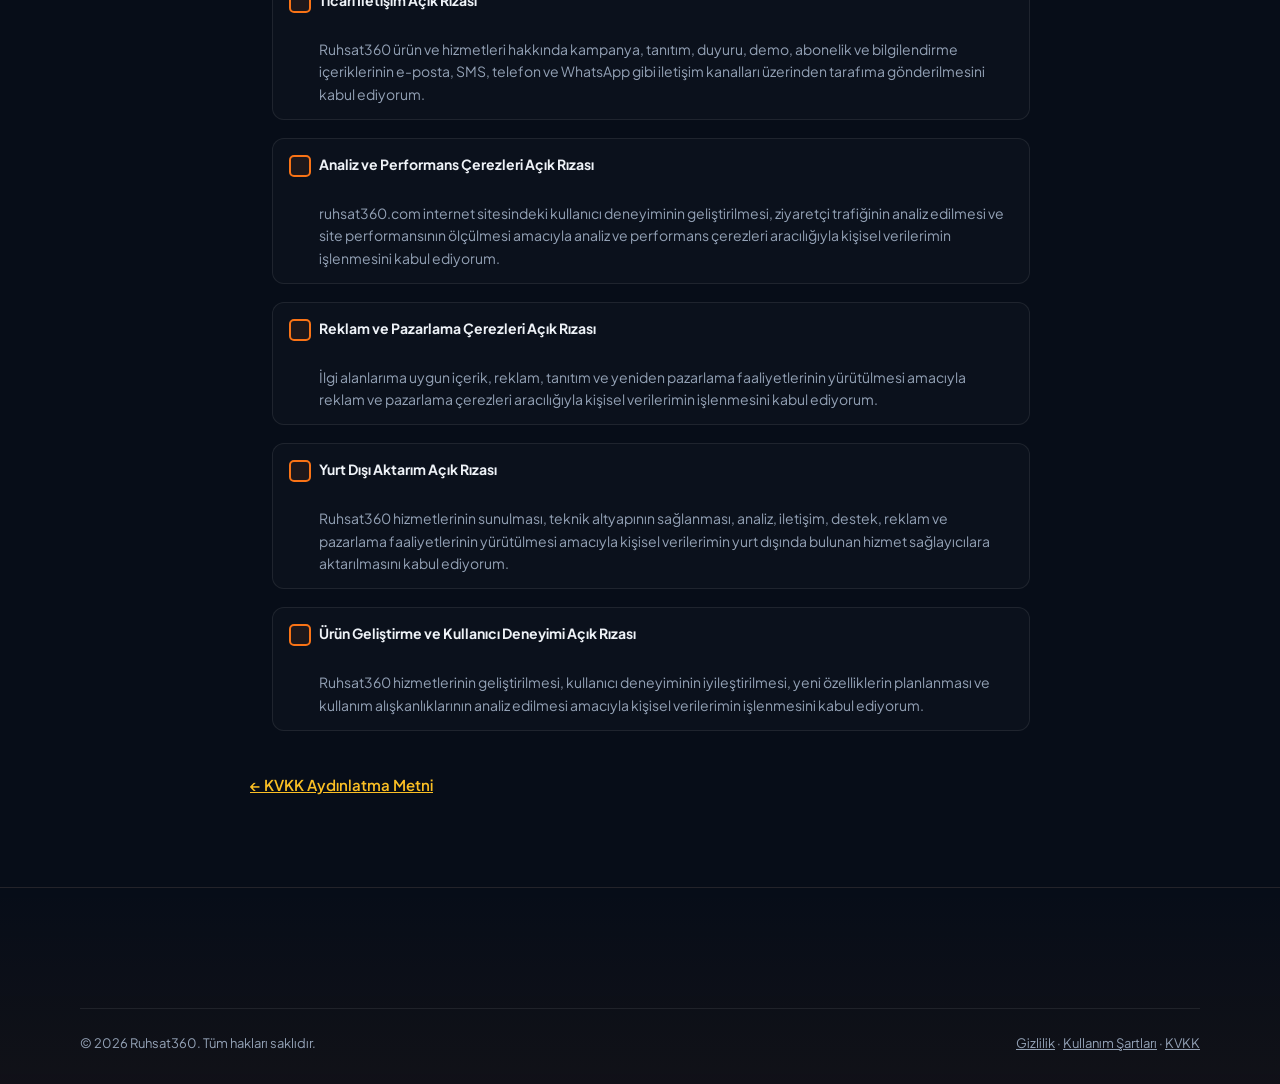
==== commit c176b7de: "KVKK/Açık Rıza: şirket bilgilerini doldur, 7. madde başlığını sadeleştir - Veri sorumlusu/başvuru/ge" ====
--- a/acik-riza.html
+++ b/acik-riza.html
@@ -44,10 +44,10 @@
       <h2>1. Veri Sorumlusu</h2>
       <p>Kişisel verileriniz, 6698 sayılı Kişisel Verilerin Korunması Kanunu kapsamında veri sorumlusu sıfatıyla;</p>
       <div class="legal-box">
-        <p><strong>[Şirket Unvanı]</strong></p>
-        <p>Adres: [Şirket Adresi]</p>
+        <p><strong>Sinem Ali Gökten Grup İnşaat Mimarlık Akustik Mühendislik Sanayi Ticaret Limited Şirketi</strong></p>
+        <p>Adres: İsmetpaşa Mahallesi Zafer Caddesi No:42/C Milas / Muğla</p>
+        <p>Mersis No: 0771069314700001</p>
         <p>E-posta: info@ruhsat360.com</p>
-        <p>KEP: [Varsa KEP adresi]</p>
         <p>Telefon: 0541 348 88 33</p>
       </div>
       <p>tarafından işlenebilecektir.</p>
@@ -123,8 +123,7 @@
       <p>Açık rızanızı geri almak için aşağıdaki iletişim kanallarından bizimle iletişime geçebilirsiniz:</p>
       <div class="legal-box">
         <p><strong>E-posta:</strong> info@ruhsat360.com</p>
-        <p><strong>Adres:</strong> [Şirket adresi]</p>
-        <p><strong>KEP:</strong> [Varsa KEP adresi]</p>
+        <p><strong>Adres:</strong> İsmetpaşa Mahallesi Zafer Caddesi No:42/C Milas / Muğla</p>
       </div>
       <p>Çerez tercihlerinizi ayrıca internet sitesinde yer alan çerez tercih panelinden veya tarayıcı ayarlarınızdan değiştirebilirsiniz.</p>
 
@@ -132,8 +131,7 @@
       <p>Ruhsat360 KVKK Aydınlatma Metni’ni okuduğumu, kişisel verilerimin hangi amaçlarla işleneceği, kimlere aktarılabileceği, hangi yöntemlerle toplanacağı ve haklarım konusunda bilgilendirildiğimi kabul ederim.</p>
       <p>Aşağıdaki açık rıza seçeneklerinden yalnızca onay verdiğim faaliyetler bakımından kişisel verilerimin işlenmesine rıza gösteririm.</p>
 
-      <h2>7. Onay Kutusu Önerileri</h2>
-      <p>Aşağıdaki onay kutuları birbirinden ayrı şekilde sunulmalıdır. Kullanıcı, her bir seçenek için ayrı ayrı tercih yapabilmelidir.</p>
+      <h2>7. Onay</h2>
       <ul class="consent-list">
         <li><strong>Ticari İletişim Açık Rızası</strong><br>Ruhsat360 ürün ve hizmetleri hakkında kampanya, tanıtım, duyuru, demo, abonelik ve bilgilendirme içeriklerinin e-posta, SMS, telefon ve WhatsApp gibi iletişim kanalları üzerinden tarafıma gönderilmesini kabul ediyorum.</li>
         <li><strong>Analiz ve Performans Çerezleri Açık Rızası</strong><br>ruhsat360.com internet sitesindeki kullanıcı deneyiminin geliştirilmesi, ziyaretçi trafiğinin analiz edilmesi ve site performansının ölçülmesi amacıyla analiz ve performans çerezleri aracılığıyla kişisel verilerimin işlenmesini kabul ediyorum.</li>
